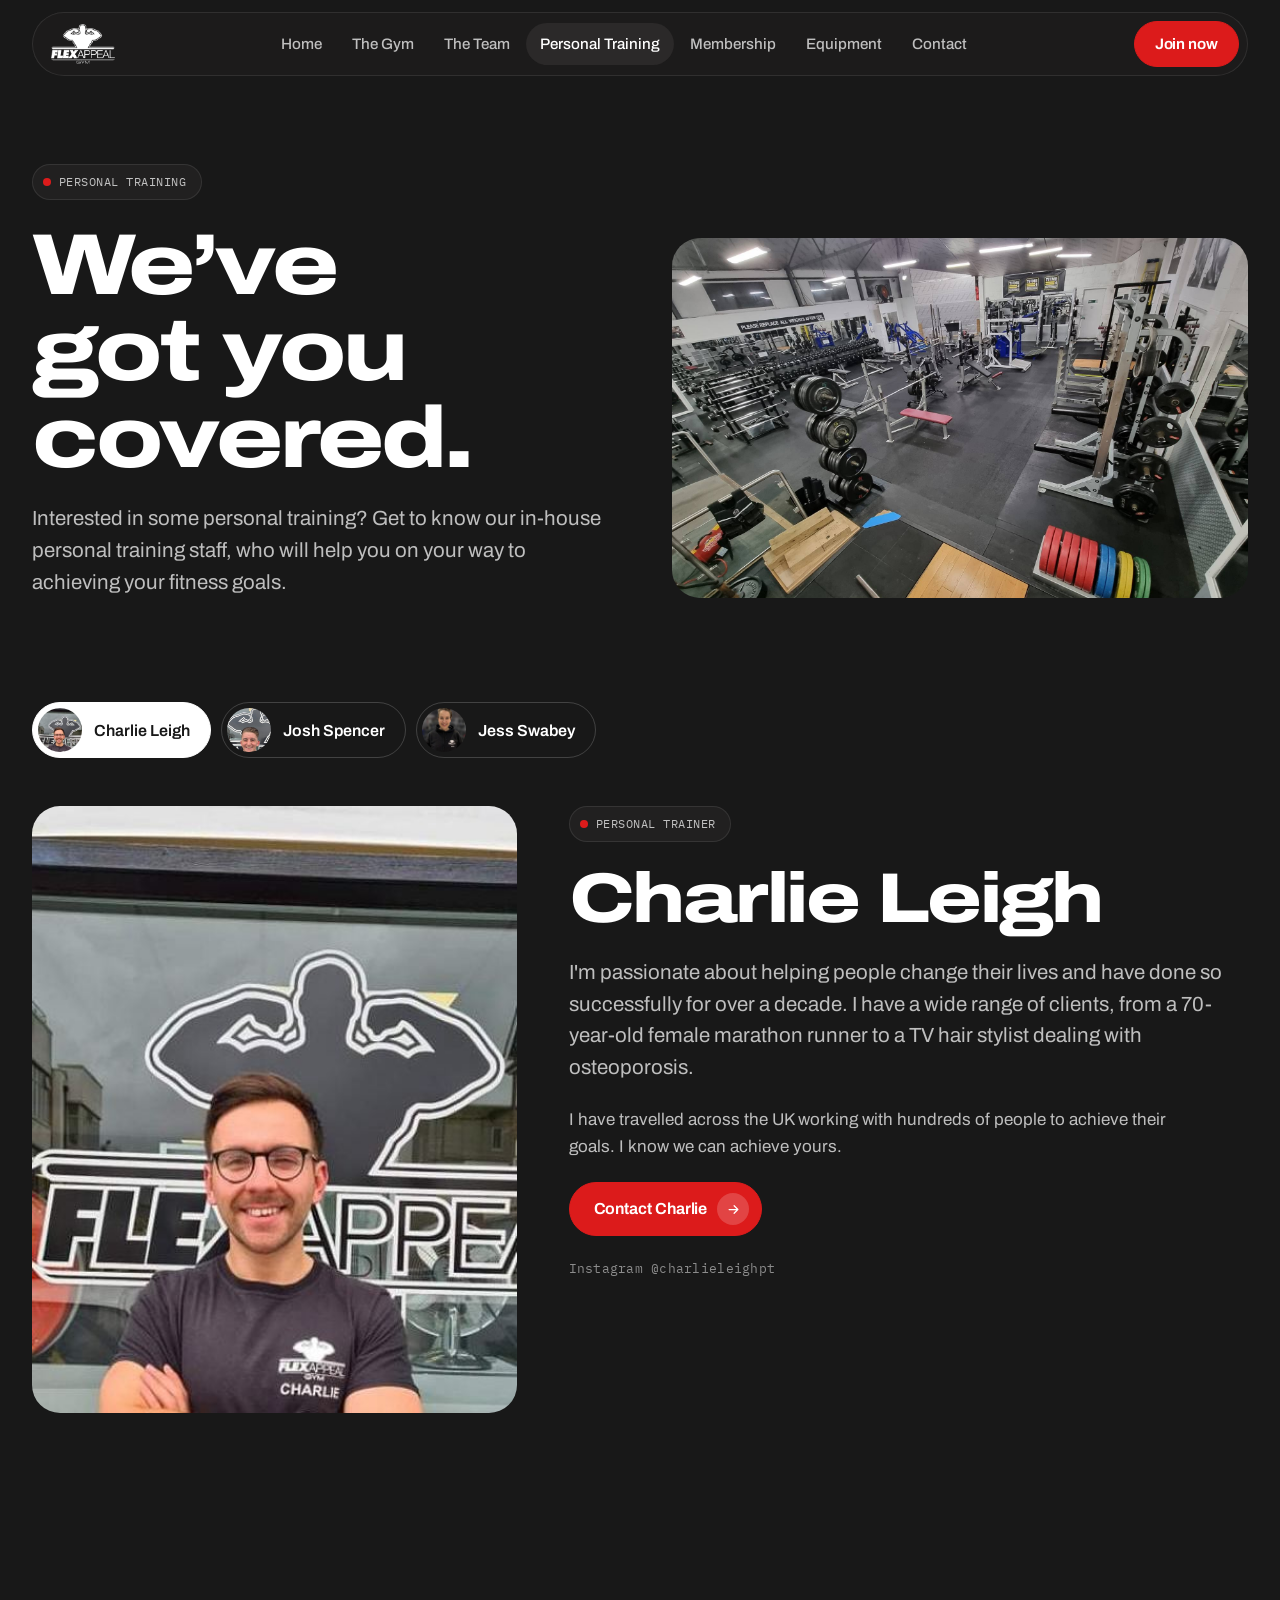
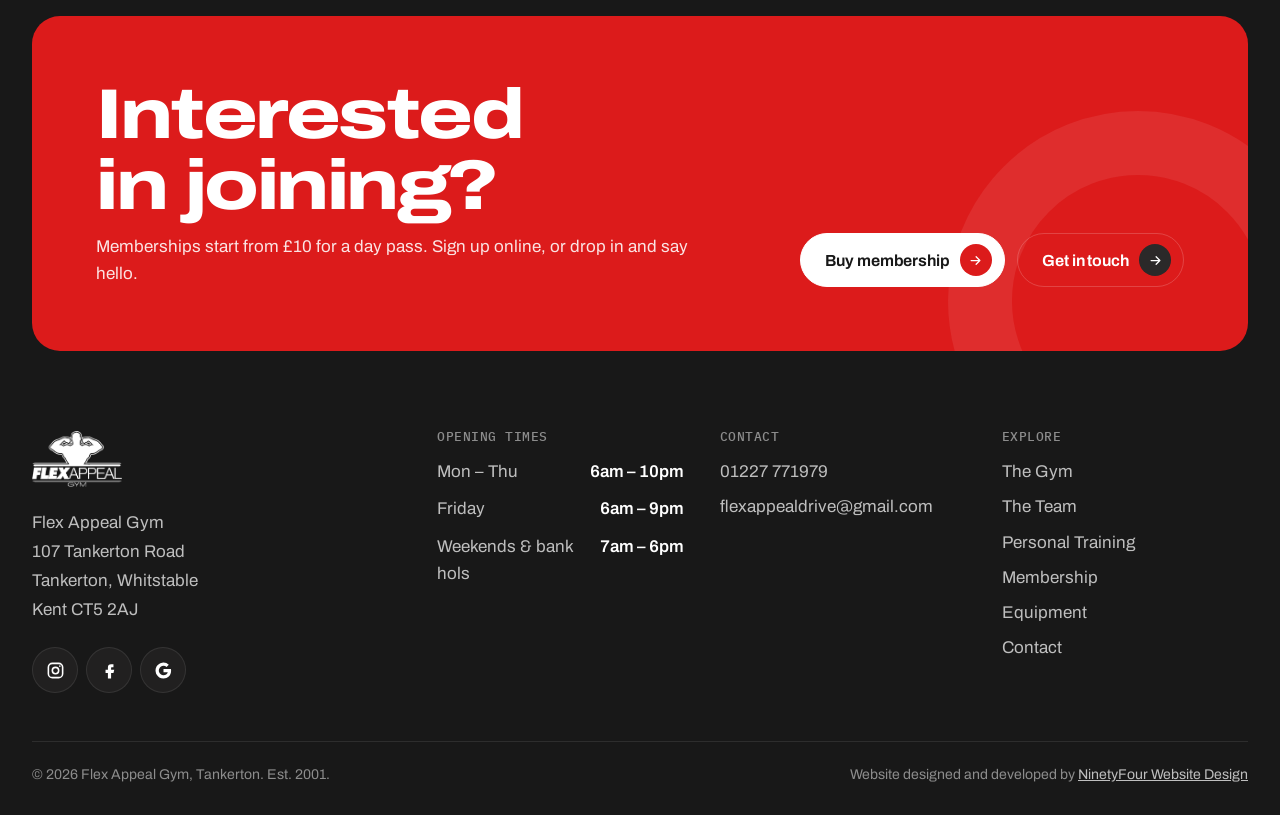
==== personal-training.html @ ce905edf "Add redesigned Flex Appeal website Seven static pages with shared styles and scripts, web-sized phot" ====
<!DOCTYPE html>
<html lang="en-GB">
<head>
<meta charset="utf-8">
<meta name="viewport" content="width=device-width, initial-scale=1, viewport-fit=cover">
<title>Personal Training | Flex Appeal Gym Tankerton</title>
<meta name="claude:viewport-fit-sides" content="cover">
<meta name="description" content="Personal training in Tankerton with Charlie Leigh, Josh Spencer and Jess Swabey.">
<meta name="theme-color" content="#181818">
<meta property="og:title" content="Personal Training | Flex Appeal Gym Tankerton">
<meta property="og:description" content="Personal training in Tankerton with Charlie Leigh, Josh Spencer and Jess Swabey.">
<meta property="og:image" content="img/hero.jpg">
<link rel="preconnect" href="https://fonts.googleapis.com">
<link rel="preconnect" href="https://fonts.gstatic.com" crossorigin>
<link rel="stylesheet" href="https://fonts.googleapis.com/css2?family=Archivo:wdth,wght@62..125,400..900&amp;family=IBM+Plex+Mono:wght@400;500&amp;display=swap">
<link rel="stylesheet" href="css/style.css">
</head>
<body>
<a class="skip" href="#main">Skip to content</a>
<header class="site-header">
  <div class="wrap">
    <div class="bar">
      <a class="logo" href="index.html" aria-label="Flex Appeal Gym home"><img src="img/flex-appeal-logo.png" alt="Flex Appeal Gym" width="63" height="40"></a>
      <nav class="nav" aria-label="Main"><ul><li><a href="index.html">Home</a></li><li><a href="thegym.html">The Gym</a></li><li><a href="theteam.html">The Team</a></li><li><a href="personal-training.html" aria-current="page">Personal Training</a></li><li><a href="membership.html">Membership</a></li><li><a href="equipment.html">Equipment</a></li><li><a href="contact.html">Contact</a></li></ul></nav>
      <div class="head-right">
        <a class="btn join-btn" href="https://www.snapdda.co.uk/clients/flexappealgym/flexappealgymsnapddasignup.aspx" target="_blank" rel="noopener">Join now</a>
        <button class="menu-btn" aria-expanded="false" aria-controls="mobile-nav" aria-label="Open menu"><span class="bars"><span></span><span></span></span></button>
      </div>
    </div>
  </div>
  <nav class="mobile-nav" id="mobile-nav" aria-label="Mobile">
    <ul><li><a class="mnav" href="index.html">Home</a></li><li><a class="mnav" href="thegym.html">The Gym</a></li><li><a class="mnav" href="theteam.html">The Team</a></li><li><a class="mnav" href="personal-training.html" aria-current="page">Personal Training</a></li><li><a class="mnav" href="membership.html">Membership</a></li><li><a class="mnav" href="equipment.html">Equipment</a></li><li><a class="mnav" href="contact.html">Contact</a></li></ul>
    <div class="mobile-extra">
      <span class="status" data-status><span class="dot"></span><span class="txt">Mon–Thu 6am–10pm</span></span>
      <a class="btn" href="https://www.snapdda.co.uk/clients/flexappealgym/flexappealgymsnapddasignup.aspx" target="_blank" rel="noopener">Buy membership <span class="arr"><svg viewBox="0 0 24 24" fill="none" stroke="currentColor" stroke-width="2" stroke-linecap="round" stroke-linejoin="round" aria-hidden="true"><path d="M5 12h14M13 6l6 6-6 6"/></svg></span></a>
      <div class="socials"><a href="https://www.instagram.com/flexappealgymtankerton/" target="_blank" rel="noopener" aria-label="Flex Appeal on Instagram"><svg viewBox="0 0 24 24" fill="none" stroke="currentColor" stroke-width="2" stroke-linecap="round" stroke-linejoin="round" aria-hidden="true"><rect x="3" y="3" width="18" height="18" rx="5"/><circle cx="12" cy="12" r="4"/><circle cx="17.5" cy="6.5" r="1" fill="currentColor" stroke="none"/></svg></a><a href="https://www.facebook.com/FlexAppealTankerton/" target="_blank" rel="noopener" aria-label="Flex Appeal on Facebook"><svg viewBox="0 0 24 24" fill="currentColor" aria-hidden="true"><path d="M14 8h3V4h-3a4 4 0 0 0-4 4v3H7v4h3v7h4v-7h3l1-4h-4V8.5a.5.5 0 0 1 .5-.5z"/></svg></a><a href="https://www.google.com/maps/search/?api=1&query=Flex+Appeal+Gym+107+Tankerton+Road+Whitstable+CT5+2AJ" target="_blank" rel="noopener" aria-label="Flex Appeal on Google Maps"><svg viewBox="0 0 24 24" fill="currentColor" aria-hidden="true"><path d="M21.6 12.2c0-.7-.1-1.4-.2-2H12v3.9h5.4a4.6 4.6 0 0 1-2 3v2.5h3.2c1.9-1.7 3-4.3 3-7.4z"/><path d="M12 22c2.7 0 5-.9 6.6-2.4l-3.2-2.5c-.9.6-2 1-3.4 1-2.6 0-4.8-1.8-5.6-4.1H3.1v2.6A10 10 0 0 0 12 22z"/><path d="M6.4 14c-.2-.6-.3-1.3-.3-2s.1-1.4.3-2V7.4H3.1a10 10 0 0 0 0 9.2L6.4 14z"/><path d="M12 6c1.5 0 2.8.5 3.8 1.5l2.9-2.9A10 10 0 0 0 3.1 7.4L6.4 10C7.2 7.8 9.4 6 12 6z"/></svg></a></div>
    </div>
  </nav>
</header>
<main id="main">
<section class="page-hero">
  <div class="wrap split">
    <div class="stack" data-reveal>
      <span class="pill">Personal training</span>
      <h1>We’ve got you covered.</h1>
      <p class="lede">Interested in some personal training? Get to know our in-house personal training staff, who will help you on your way to achieving your fitness goals.</p>
      
    </div>
    <div class="cover" data-reveal><img src="img/pt-bg.jpg" alt="" fetchpriority="high"></div>
  </div>
</section>
<section class="band" style="padding-top:clamp(24px,4vw,48px)">
  <div class="wrap stack" style="gap:clamp(28px,4vw,48px)">
    <div class="switch" role="tablist" aria-label="Choose a trainer" data-hash><button role="tab" id="pt-tab-charlie" aria-controls="pt-charlie" aria-selected="true" data-key="charlie"><img src="img/team/charlie.jpg" alt="">Charlie Leigh</button><button role="tab" id="pt-tab-josh" aria-controls="pt-josh" aria-selected="false" data-key="josh"><img src="img/team/josh.jpg" alt="">Josh Spencer</button><button role="tab" id="pt-tab-jess" aria-controls="pt-jess" aria-selected="false" data-key="jess"><img src="img/team/jess.jpg" alt="">Jess Swabey</button></div>
    <div class="tab-panel trainer-panel" role="tabpanel" id="pt-charlie" aria-labelledby="pt-tab-charlie">
      <div class="ph"><img src="img/team/charlie.jpg" alt="Charlie Leigh, personal trainer" width="640" height="800" loading="lazy"></div>
      <div class="stack">
        <span class="pill">Personal trainer</span>
        <h2>Charlie Leigh</h2>
        <p class="lede">I'm passionate about helping people change their lives and have done so successfully for over a decade. I have a wide range of clients, from a 70-year-old female marathon runner to a TV hair stylist dealing with osteoporosis.</p><p class="muted">I have travelled across the UK working with hundreds of people to achieve their goals. I know we can achieve yours.</p>
        <div class="btns"><a class="btn" href="https://www.instagram.com/charlieleighpt/" target="_blank" rel="noopener">Contact Charlie <span class="arr"><svg viewBox="0 0 24 24" fill="none" stroke="currentColor" stroke-width="2" stroke-linecap="round" stroke-linejoin="round" aria-hidden="true"><path d="M5 12h14M13 6l6 6-6 6"/></svg></span></a></div>
        <span class="mono" style="color:var(--text-3);text-transform:none">Instagram @charlieleighpt</span>
      </div>
    </div><div class="tab-panel trainer-panel" role="tabpanel" id="pt-josh" aria-labelledby="pt-tab-josh" hidden>
      <div class="ph"><img src="img/team/josh.jpg" alt="Josh Spencer, personal trainer" width="640" height="800" loading="lazy"></div>
      <div class="stack">
        <span class="pill">Personal trainer</span>
        <h2>Josh Spencer</h2>
        <p class="lede">I joined the Flex family in 2018 and have been loving personal training ever since. On top of that I have years of football coaching experience, which means I have worked with a wide variety of teams and individuals.</p><p class="muted">Bottom line: if you’re looking to be pushed like you’ve never been pushed before to achieve the goals you want, contact me and let’s make you the best version of yourself.</p>
        <div class="btns"><a class="btn" href="https://www.instagram.com/precision_fitness_official/" target="_blank" rel="noopener">Contact Josh <span class="arr"><svg viewBox="0 0 24 24" fill="none" stroke="currentColor" stroke-width="2" stroke-linecap="round" stroke-linejoin="round" aria-hidden="true"><path d="M5 12h14M13 6l6 6-6 6"/></svg></span></a></div>
        <span class="mono" style="color:var(--text-3);text-transform:none">Instagram @precision_fitness_official</span>
      </div>
    </div><div class="tab-panel trainer-panel" role="tabpanel" id="pt-jess" aria-labelledby="pt-tab-jess" hidden>
      <div class="ph"><img src="img/team/jess.jpg" alt="Jess Swabey, personal trainer" width="640" height="800" loading="lazy"></div>
      <div class="stack">
        <span class="pill">Personal trainer</span>
        <h2>Jess Swabey</h2>
        <p class="lede">Having trained in gyms for many years, I decided to pursue a career in personal training because I have an authentic passion for helping others. My goal is to be the personal trainer that I needed all those years ago.</p><p class="muted">So, what can you expect from me? I will provide a training programme tailored to you, support, encouragement and nutritional guidance, helping you become happier, healthier and more confident. Whether you are brand new to the gym or you have some experience but want to take your training to a new level, I can help!</p><p class="muted">My specialist areas include fat loss, muscle gain and nutrition. Remember: the investment with the best return is what you invest in yourself!</p>
        <div class="btns"><a class="btn" href="https://www.instagram.com/train_with_jess_/" target="_blank" rel="noopener">Contact Jess <span class="arr"><svg viewBox="0 0 24 24" fill="none" stroke="currentColor" stroke-width="2" stroke-linecap="round" stroke-linejoin="round" aria-hidden="true"><path d="M5 12h14M13 6l6 6-6 6"/></svg></span></a></div>
        <span class="mono" style="color:var(--text-3);text-transform:none">Instagram @train_with_jess_</span>
      </div>
    </div>
  </div>
</section>
</main>
<footer class="site-footer">
  <div class="wrap">
    <div class="cta-block" data-reveal>
      <div class="stack-sm">
        <h2>Interested in joining?</h2>
        <p>Memberships start from £10 for a day pass. Sign up online, or drop in and say hello.</p>
      </div>
      <div class="btns"><a class="btn btn--light" href="https://www.snapdda.co.uk/clients/flexappealgym/flexappealgymsnapddasignup.aspx" target="_blank" rel="noopener">Buy membership <span class="arr"><svg viewBox="0 0 24 24" fill="none" stroke="currentColor" stroke-width="2" stroke-linecap="round" stroke-linejoin="round" aria-hidden="true"><path d="M5 12h14M13 6l6 6-6 6"/></svg></span></a><a class="btn btn--ghost" href="contact.html">Get in touch <span class="arr"><svg viewBox="0 0 24 24" fill="none" stroke="currentColor" stroke-width="2" stroke-linecap="round" stroke-linejoin="round" aria-hidden="true"><path d="M5 12h14M13 6l6 6-6 6"/></svg></span></a></div>
    </div>
    <div class="foot-grid">
      <div class="stack">
        <a class="foot-logo" href="index.html"><img src="img/flex-appeal-logo.png" alt="Flex Appeal Gym" width="88" height="56" loading="lazy"></a>
        <address>Flex Appeal Gym<br>107 Tankerton Road<br>Tankerton, Whitstable<br>Kent CT5 2AJ</address>
        <div class="socials"><a href="https://www.instagram.com/flexappealgymtankerton/" target="_blank" rel="noopener" aria-label="Flex Appeal on Instagram"><svg viewBox="0 0 24 24" fill="none" stroke="currentColor" stroke-width="2" stroke-linecap="round" stroke-linejoin="round" aria-hidden="true"><rect x="3" y="3" width="18" height="18" rx="5"/><circle cx="12" cy="12" r="4"/><circle cx="17.5" cy="6.5" r="1" fill="currentColor" stroke="none"/></svg></a><a href="https://www.facebook.com/FlexAppealTankerton/" target="_blank" rel="noopener" aria-label="Flex Appeal on Facebook"><svg viewBox="0 0 24 24" fill="currentColor" aria-hidden="true"><path d="M14 8h3V4h-3a4 4 0 0 0-4 4v3H7v4h3v7h4v-7h3l1-4h-4V8.5a.5.5 0 0 1 .5-.5z"/></svg></a><a href="https://www.google.com/maps/search/?api=1&query=Flex+Appeal+Gym+107+Tankerton+Road+Whitstable+CT5+2AJ" target="_blank" rel="noopener" aria-label="Flex Appeal on Google Maps"><svg viewBox="0 0 24 24" fill="currentColor" aria-hidden="true"><path d="M21.6 12.2c0-.7-.1-1.4-.2-2H12v3.9h5.4a4.6 4.6 0 0 1-2 3v2.5h3.2c1.9-1.7 3-4.3 3-7.4z"/><path d="M12 22c2.7 0 5-.9 6.6-2.4l-3.2-2.5c-.9.6-2 1-3.4 1-2.6 0-4.8-1.8-5.6-4.1H3.1v2.6A10 10 0 0 0 12 22z"/><path d="M6.4 14c-.2-.6-.3-1.3-.3-2s.1-1.4.3-2V7.4H3.1a10 10 0 0 0 0 9.2L6.4 14z"/><path d="M12 6c1.5 0 2.8.5 3.8 1.5l2.9-2.9A10 10 0 0 0 3.1 7.4L6.4 10C7.2 7.8 9.4 6 12 6z"/></svg></a></div>
      </div>
      <div>
        <h2>Opening times</h2>
        <dl class="foot-hours">
          <div><dt>Mon – Thu</dt><dd>6am – 10pm</dd></div>
          <div><dt>Friday</dt><dd>6am – 9pm</dd></div>
          <div><dt>Weekends &amp; bank hols</dt><dd>7am – 6pm</dd></div>
        </dl>
      </div>
      <div>
        <h2>Contact</h2>
        <ul class="foot-list">
          <li><a href="tel:+441227771979">01227 771979</a></li>
          <li><a href="mailto:flexappealdrive@gmail.com">flexappealdrive@gmail.com</a></li>
        </ul>
      </div>
      <div>
        <h2>Explore</h2>
        <ul class="foot-list"><li><a href="thegym.html">The Gym</a></li><li><a href="theteam.html">The Team</a></li><li><a href="personal-training.html">Personal Training</a></li><li><a href="membership.html">Membership</a></li><li><a href="equipment.html">Equipment</a></li><li><a href="contact.html">Contact</a></li></ul>
      </div>
    </div>
    <div class="foot-base">
      <span>&copy; <span data-year>2026</span> Flex Appeal Gym, Tankerton. Est. 2001.</span>
      <span>Website designed and developed by <a href="https://ninety-four.co.uk/" target="_blank" rel="noopener">NinetyFour Website Design</a></span>
    </div>
  </div>
</footer>
<script src="https://apps.elfsight.com/p/platform.js" defer></script>
<div class="elfsight-app-003a6d68-ae3d-478d-b757-c57e55e2d3a5"></div>
<script src="js/main.js"></script>
</body>
</html>
---- css/style.css ----
/* Flex Appeal Gym, Tankerton
   Layout: dark, rounded "app-like" surfaces on near-black, with sliders, tabs and
   bento tiles instead of long stacked blocks. Red is used for actions and live state only.
   Mobile first. */
:root {
  --red: #DC1B1B;
  --red-hover: #f02a2a;
  --red-soft: rgba(220, 27, 27, .14);
  --ink: #181818;
  --ink-deep: #111010;
  --surface: #212020;
  --surface-2: #2b2929;
  --white: #ffffff;
  --paper: #f5f3f3;
  --text-2: rgba(255, 255, 255, .72);
  --text-3: rgba(255, 255, 255, .5);
  --line: rgba(255, 255, 255, .09);
  --line-strong: rgba(255, 255, 255, .18);
  --ok: #34c759;

  --display: "Archivo", "Arial Black", "Helvetica Neue", Arial, sans-serif;
  --body: "Archivo", "Helvetica Neue", Arial, sans-serif;
  --mono: "IBM Plex Mono", ui-monospace, "SFMono-Regular", Menlo, monospace;

  --wrap: 1240px;
  --r-lg: 28px;
  --r-md: 20px;
  --r-sm: 12px;
  --band: clamp(64px, 9vw, 120px);
  --ease: cubic-bezier(.2, .8, .2, 1);
  color-scheme: dark;
}

*, *::before, *::after { box-sizing: border-box; }
html { -webkit-text-size-adjust: 100%; scroll-padding-top: 96px; }
body {
  margin: 0; background: var(--ink); color: var(--white);
  font-family: var(--body); font-size: 1.0625rem; line-height: 1.6;
  font-variation-settings: "wdth" 100;
  -webkit-font-smoothing: antialiased;
}
body::before {
  content: ""; position: fixed; inset: 0 0 auto; z-index: 60;
  height: env(safe-area-inset-top, 0px); background: var(--ink);
}
img { max-width: 100%; display: block; }
a { color: inherit; }
button { font: inherit; color: inherit; }
:focus-visible { outline: 2px solid var(--red); outline-offset: 3px; border-radius: 6px; }
.sr-only { position: absolute; width: 1px; height: 1px; overflow: hidden; clip: rect(0 0 0 0); white-space: nowrap; }
.skip { position: absolute; left: 16px; top: -60px; z-index: 100; background: var(--red); color: var(--white); padding: 10px 16px; border-radius: 999px; text-decoration: none; font-weight: 600; }
.skip:focus { top: 12px; }

/* ---------- Type ---------- */
h1, h2, h3 {
  font-family: var(--display); font-weight: 800; margin: 0;
  font-stretch: 125%; font-variation-settings: "wdth" 125;
  letter-spacing: -.035em; line-height: 1; text-wrap: balance;
}
h1 { font-size: clamp(2.6rem, 8.4vw, 6.2rem); }
h2 { font-size: clamp(2rem, 5.2vw, 3.6rem); }
h3 { font-size: clamp(1.3rem, 2.6vw, 1.7rem); letter-spacing: -.02em; line-height: 1.1; }
p { margin: 0; max-width: 62ch; }
.lede { font-size: clamp(1.1rem, 1.8vw, 1.28rem); color: var(--text-2); line-height: 1.55; }
.muted { color: var(--text-2); }
.mono { font-family: var(--mono); font-size: .82rem; letter-spacing: .02em; text-transform: uppercase; }
.pill {
  display: inline-flex; align-items: center; gap: 8px; width: fit-content;
  padding: 7px 14px 7px 10px; border-radius: 999px; background: var(--surface); border: 1px solid var(--line);
  font-family: var(--mono); font-size: .78rem; letter-spacing: .04em; text-transform: uppercase; color: var(--text-2);
}
.pill::before { content: ""; width: 8px; height: 8px; border-radius: 50%; background: var(--red); }
.stack { display: grid; gap: 22px; align-content: start; }
.stack-sm { display: grid; gap: 12px; align-content: start; }
.stack > *, .stack-sm > * { min-width: 0; }

/* ---------- Layout ---------- */
.wrap {
  width: 100%; max-width: calc(var(--wrap) + 64px); margin-inline: auto;
  padding-left: max(16px, env(safe-area-inset-left, 0px)); padding-right: max(16px, env(safe-area-inset-right, 0px));
}
@media (min-width: 900px) { .wrap { padding-left: max(32px, env(safe-area-inset-left, 0px)); padding-right: max(32px, env(safe-area-inset-right, 0px)); } }
.band { padding-block: var(--band); }
.band--tight { padding-block: clamp(40px, 6vw, 72px); }
.band--deep { background: var(--ink-deep); }
.band--paper { background: var(--paper); color: var(--ink); color-scheme: light; }
.band--paper .lede, .band--paper .muted { color: rgba(24,24,24,.7); }
.band--paper .pill { background: var(--white); border-color: rgba(24,24,24,.1); color: rgba(24,24,24,.7); }
.section-head { display: flex; flex-wrap: wrap; align-items: flex-end; justify-content: space-between; gap: 20px 32px; margin-bottom: clamp(28px, 4vw, 48px); }
.section-head > .stack-sm { max-width: 720px; }
.split { display: grid; gap: clamp(32px, 5vw, 72px); align-items: center; }
.split > * { min-width: 0; }
@media (min-width: 960px) { .split { grid-template-columns: 1fr 1fr; } .split--hero { grid-template-columns: 1.05fr .95fr; } }

/* ---------- Buttons ---------- */
.btns { display: flex; flex-wrap: wrap; gap: 12px; }
.btn {
  display: inline-flex; align-items: center; justify-content: center; gap: 10px;
  min-height: 52px; padding: 10px 12px 10px 24px; border-radius: 999px;
  font-weight: 650; font-size: 1rem; text-decoration: none; letter-spacing: -.005em;
  background: var(--red); color: var(--white); border: 1px solid var(--red); cursor: pointer;
  transition: background .25s var(--ease), transform .25s var(--ease), border-color .25s, color .25s;
}
.btn:hover { background: var(--red-hover); border-color: var(--red-hover); transform: translateY(-2px); }
.btn .arr { width: 32px; height: 32px; border-radius: 50%; background: rgba(255,255,255,.18); display: grid; place-items: center; transition: transform .3s var(--ease); }
.btn .arr svg { width: 15px; height: 15px; }
.btn:hover .arr { transform: rotate(-45deg); }
.btn--ghost { background: transparent; border-color: var(--line-strong); }
.btn--ghost .arr { background: var(--surface-2); }
.btn--ghost:hover { background: var(--white); color: var(--ink); border-color: var(--white); }
.btn--ghost:hover .arr { background: var(--paper); }
.btn--light { background: var(--white); color: var(--ink); border-color: var(--white); }
.btn--light .arr { background: var(--red); color: var(--white); }
.btn--light:hover { background: var(--paper); border-color: var(--paper); }
.band--paper .btn--ghost { border-color: rgba(24,24,24,.2); }
.band--paper .btn--ghost .arr { background: var(--ink); color: var(--white); }
.band--paper .btn--ghost:hover { background: var(--ink); color: var(--white); }

/* ---------- Header ---------- */
.site-header { position: sticky; top: env(safe-area-inset-top, 0px); z-index: 50; padding-top: 12px; }
.site-header .bar {
  display: flex; align-items: center; justify-content: space-between; gap: 16px;
  min-height: 64px; padding: 8px 8px 8px 18px; border-radius: 999px;
  background: rgba(30, 29, 29, .78); border: 1px solid var(--line);
  -webkit-backdrop-filter: blur(16px) saturate(140%); backdrop-filter: blur(16px) saturate(140%);
  transition: background .3s, box-shadow .3s;
}
.scrolled .site-header .bar { background: rgba(24, 24, 24, .92); box-shadow: 0 12px 40px rgba(0,0,0,.35); }
.logo img { height: 40px; width: auto; }
.nav { display: none; }
.nav ul { list-style: none; margin: 0; padding: 0; display: flex; gap: 2px; }
.nav a { display: block; padding: 9px 14px; border-radius: 999px; text-decoration: none; font-size: .95rem; font-weight: 500; color: var(--text-2); transition: background .2s, color .2s; }
.nav a:hover { color: var(--white); background: var(--surface-2); }
.nav a[aria-current="page"] { color: var(--white); background: var(--surface-2); }
.head-right { display: flex; align-items: center; gap: 8px; }
.head-right .btn { min-height: 46px; padding: 8px 20px; font-size: .95rem; }
.head-right .btn .arr { display: none; }
.join-btn { display: none !important; }
.menu-btn { position: relative; z-index: 2; width: 46px; height: 46px; border-radius: 50%; border: 0; background: var(--white); color: var(--ink); display: grid; place-items: center; cursor: pointer; }
.menu-btn .bars { width: 18px; height: 12px; position: relative; }
.menu-btn .bars span { position: absolute; left: 0; right: 0; height: 2px; border-radius: 2px; background: currentColor; transition: transform .3s var(--ease), top .3s var(--ease); }
.menu-btn .bars span:nth-child(1) { top: 2px; }
.menu-btn .bars span:nth-child(2) { top: 8px; }
.menu-open .menu-btn .bars span:nth-child(1) { top: 5px; transform: rotate(45deg); }
.menu-open .menu-btn .bars span:nth-child(2) { top: 5px; transform: rotate(-45deg); }
@media (min-width: 560px) { .join-btn { display: inline-flex !important; } }
@media (min-width: 1100px) { .nav { display: block; } .menu-btn { display: none; } }

.mobile-nav {
  position: fixed; inset: 0; z-index: 45; background: var(--ink-deep);
  padding: calc(env(safe-area-inset-top, 0px) + 100px) max(20px, env(safe-area-inset-right, 0px)) calc(env(safe-area-inset-bottom, 0px) + 28px) max(20px, env(safe-area-inset-left, 0px));
  display: flex; flex-direction: column; justify-content: space-between; gap: 32px; overflow-y: auto;
  visibility: hidden; opacity: 0; transition: opacity .3s var(--ease), visibility .3s;
}
.menu-open .mobile-nav { visibility: visible; opacity: 1; }
html.menu-open { overflow: hidden; }
.mobile-nav ul { list-style: none; margin: 0; padding: 0; display: grid; gap: 4px; }
.mobile-nav li { transform: translateY(16px); opacity: 0; transition: transform .45s var(--ease), opacity .45s var(--ease); }
.menu-open .mobile-nav li { transform: none; opacity: 1; }
.menu-open .mobile-nav li:nth-child(2) { transition-delay: .04s; } .menu-open .mobile-nav li:nth-child(3) { transition-delay: .08s; }
.menu-open .mobile-nav li:nth-child(4) { transition-delay: .12s; } .menu-open .mobile-nav li:nth-child(5) { transition-delay: .16s; }
.menu-open .mobile-nav li:nth-child(6) { transition-delay: .2s; } .menu-open .mobile-nav li:nth-child(7) { transition-delay: .24s; }
.mobile-nav a.mnav {
  display: flex; align-items: baseline; gap: 14px; text-decoration: none; padding: 6px 0;
  font-family: var(--display); font-weight: 800; font-variation-settings: "wdth" 125; letter-spacing: -.03em;
  font-size: clamp(2rem, 9vw, 3rem); line-height: 1.05; color: var(--text-2);
}
.mobile-nav a.mnav small { font-family: var(--mono); font-size: .75rem; color: var(--text-3); letter-spacing: 0; font-weight: 400; }
.mobile-nav a[aria-current="page"], .mobile-nav a.mnav:hover { color: var(--white); }
.mobile-nav .mobile-extra { display: grid; gap: 18px; }
@media (min-width: 1100px) { .mobile-nav { display: none; } }

/* Live status */
.status { display: inline-flex; align-items: center; gap: 10px; font-weight: 600; font-size: .95rem; }
.status .dot { position: relative; width: 10px; height: 10px; border-radius: 50%; background: var(--text-3); flex: none; }
.status.is-open .dot { background: var(--ok); }
.status.is-open .dot::after { content: ""; position: absolute; inset: -5px; border-radius: 50%; border: 2px solid var(--ok); animation: ping 1.8s var(--ease) infinite; }
.status.is-closed .dot { background: var(--red); }
@keyframes ping { 0% { transform: scale(.5); opacity: .9; } 100% { transform: scale(1.6); opacity: 0; } }

/* ---------- Hero ---------- */
.hero { padding-block: clamp(36px, 6vw, 72px) var(--band); }
.hero h1 .hl { color: var(--red); }
.hero-stats { display: grid; grid-template-columns: repeat(3, minmax(0, 1fr)); gap: 12px; margin-top: 12px; }
.hero-stats div { border-top: 1px solid var(--line-strong); padding-top: 14px; display: grid; gap: 2px; }
.hero-stats b { font-family: var(--display); font-variation-settings: "wdth" 125; font-weight: 800; font-size: clamp(1.5rem, 3.4vw, 2.2rem); letter-spacing: -.03em; line-height: 1.1; font-variant-numeric: tabular-nums; }
.hero-stats div > span { font-size: .85rem; color: var(--text-3); line-height: 1.35; }

.showcase { position: relative; border-radius: var(--r-lg); overflow: hidden; aspect-ratio: 4 / 5; max-width: 100%; background: var(--surface); isolation: isolate; }
@media (min-width: 960px) { .showcase { aspect-ratio: 5 / 6; } }
.showcase img { position: absolute; inset: 0; width: 100%; height: 100%; object-fit: cover; opacity: 0; transform: scale(1.06); transition: opacity 1.1s var(--ease), transform 6s linear; }
.showcase img.on { opacity: 1; transform: scale(1); }
.showcase::after { content: ""; position: absolute; inset: 0; background: linear-gradient(180deg, rgba(0,0,0,0) 50%, rgba(0,0,0,.65)); z-index: 1; pointer-events: none; }
.float-chip {
  position: absolute; z-index: 2; display: flex; align-items: center; gap: 12px;
  padding: 12px 16px; border-radius: 18px; background: rgba(24,24,24,.72); border: 1px solid var(--line-strong);
  -webkit-backdrop-filter: blur(14px); backdrop-filter: blur(14px); font-size: .92rem;
}
.float-chip--top { top: 16px; left: 16px; }
.float-chip--bottom { left: 16px; right: 16px; bottom: 16px; justify-content: space-between; flex-wrap: wrap; }
.show-dots { display: flex; gap: 6px; }
.show-dots button { width: 26px; height: 4px; border-radius: 4px; border: 0; padding: 0; background: rgba(255,255,255,.3); cursor: pointer; overflow: hidden; position: relative; }
.show-dots button::before { content: ""; position: absolute; inset: -12px -2px; }
.show-dots button.on::after { content: ""; position: absolute; inset: 0; background: var(--white); transform-origin: left; animation: fill 5s linear forwards; }
@keyframes fill { from { transform: scaleX(0); } to { transform: scaleX(1); } }
.faces { display: flex; align-items: center; }
.faces img { width: 36px; height: 36px; border-radius: 50%; object-fit: cover; border: 2px solid var(--ink); margin-left: -10px; }
.faces img:first-child { margin-left: 0; }

/* Page hero (inner pages) */
.page-hero { padding-block: clamp(40px, 7vw, 88px) clamp(32px, 5vw, 56px); }
.page-hero .split { align-items: end; }
.page-hero h1 { font-size: clamp(2.6rem, 7.4vw, 5.4rem); }
.page-hero .cover { border-radius: var(--r-lg); overflow: hidden; aspect-ratio: 16 / 10; max-width: 100%; }
.page-hero .cover img { width: 100%; height: 100%; object-fit: cover; }

/* ---------- Marquee ---------- */
.marquee { background: var(--red); overflow: hidden; padding-block: 18px; }
.marquee-track { display: flex; width: max-content; animation: marquee 32s linear infinite; }
.marquee:hover .marquee-track { animation-play-state: paused; }
.marquee-track span {
  display: inline-flex; align-items: center; gap: 28px; padding-right: 28px; white-space: nowrap;
  font-family: var(--display); font-weight: 800; font-variation-settings: "wdth" 125; letter-spacing: -.02em;
  font-size: clamp(1.25rem, 2.6vw, 1.8rem);
}
.marquee-track span::after { content: ""; width: 10px; height: 10px; border-radius: 50%; background: var(--ink); }
@keyframes marquee { to { transform: translateX(-50%); } }

/* ---------- Bento ---------- */
.bento { display: grid; gap: 12px; grid-template-columns: repeat(2, minmax(0, 1fr)); }
.tile { position: relative; border-radius: var(--r-md); background: var(--surface); border: 1px solid var(--line); padding: 22px; overflow: hidden; display: flex; flex-direction: column; justify-content: space-between; gap: 18px; min-height: 180px; isolation: isolate; text-decoration: none; min-width: 0; }
.tile--photo { border: 0; }
.tile--photo > img { position: absolute; inset: 0; width: 100%; height: 100%; object-fit: cover; z-index: -2; transition: transform .8s var(--ease); }
.tile--photo::after { content: ""; position: absolute; inset: 0; z-index: -1; background: linear-gradient(180deg, rgba(0,0,0,.05) 30%, rgba(0,0,0,.78)); }
a.tile:hover > img { transform: scale(1.05); }
.tile--red { background: var(--red); border-color: var(--red); }
.tile--white { background: var(--white); color: var(--ink); border-color: var(--white); }
.tile .num { font-family: var(--display); font-weight: 800; font-variation-settings: "wdth" 125; letter-spacing: -.04em; font-size: clamp(2.2rem, 6vw, 4.2rem); line-height: .95; font-variant-numeric: tabular-nums; }
.tile .num small { font-size: .45em; letter-spacing: -.02em; margin-left: 2px; }
.tile .cap { font-size: .95rem; line-height: 1.4; color: var(--text-2); }
.tile--red .cap, .tile--photo .cap { color: rgba(255,255,255,.88); }
.tile--white .cap { color: rgba(24,24,24,.65); }
.tile h3 { font-size: clamp(1.1rem, 2.4vw, 1.6rem); }
.tile-wide { grid-column: span 2; }
.tile .brand-row { display: flex; flex-wrap: wrap; gap: 14px 22px; align-items: center; }
.tile .brand-row img { height: 20px; width: auto; filter: brightness(0); opacity: .75; }
.tile .corner { position: absolute; top: 16px; right: 16px; width: 40px; height: 40px; border-radius: 50%; background: rgba(255,255,255,.16); display: grid; place-items: center; -webkit-backdrop-filter: blur(8px); backdrop-filter: blur(8px); transition: transform .35s var(--ease), background .2s; }
.tile .corner svg { width: 16px; height: 16px; }
a.tile:hover .corner { transform: rotate(-45deg); background: var(--white); color: var(--ink); }
@media (min-width: 900px) {
  .bento { grid-template-columns: repeat(4, minmax(0, 1fr)); grid-auto-rows: minmax(210px, auto); gap: 16px; }
  .bento .b-a { grid-column: span 2; grid-row: span 2; }
  .bento .b-wide { grid-column: span 2; }
}

/* ---------- Sliders ---------- */
.slider { position: relative; }
.slider-track {
  display: flex; gap: 14px; overflow-x: auto; scroll-snap-type: x mandatory; scroll-behavior: smooth;
  overscroll-behavior-x: contain; scrollbar-width: none; padding-bottom: 4px;
  margin-left: calc(-1 * max(16px, env(safe-area-inset-left, 0px))); margin-right: calc(-1 * max(16px, env(safe-area-inset-right, 0px)));
  padding-left: max(16px, env(safe-area-inset-left, 0px)); padding-right: max(16px, env(safe-area-inset-right, 0px));
  scroll-padding-inline: max(16px, env(safe-area-inset-left, 0px));
}
@media (min-width: 900px) { .slider-track { gap: 18px; margin-left: 0; margin-right: 0; padding-left: 0; padding-right: 0; scroll-padding-inline: 0; } }
.slider-track::-webkit-scrollbar { display: none; }
.slider-track > * { scroll-snap-align: start; flex: none; }
.slider-track.dragging { scroll-snap-type: none; scroll-behavior: auto; cursor: grabbing; }
.slider-track.dragging * { pointer-events: none; }
.slider-ctrls { display: flex; align-items: center; gap: 10px; }
.slider-btn { width: 52px; height: 52px; border-radius: 50%; border: 1px solid var(--line-strong); background: transparent; color: var(--white); display: grid; place-items: center; cursor: pointer; transition: background .2s, color .2s, opacity .2s, border-color .2s; }
.slider-btn svg { width: 20px; height: 20px; }
.slider-btn:hover:not(:disabled) { background: var(--white); color: var(--ink); border-color: var(--white); }
.slider-btn:disabled { opacity: .3; cursor: default; }
.slider-progress { height: 3px; border-radius: 3px; background: var(--line); margin-top: 22px; overflow: hidden; }
.slider-progress span { display: block; height: 100%; width: 20%; background: var(--red); border-radius: 3px; transition: transform .15s linear; transform-origin: left; }
.slider-count { font-family: var(--mono); font-size: .82rem; color: var(--text-3); min-width: 64px; text-align: right; font-variant-numeric: tabular-nums; }

/* Team card */
.member { width: min(74vw, 290px); text-decoration: none; display: grid; gap: 14px; }
.member .ph { position: relative; border-radius: var(--r-md); overflow: hidden; aspect-ratio: 4 / 5; background: var(--surface); }
.member .ph img { width: 100%; height: 100%; object-fit: cover; transition: transform .7s var(--ease), filter .5s; filter: grayscale(.3); }
.member:hover .ph img { transform: scale(1.05); filter: none; }
.member .badge { position: absolute; left: 12px; top: 12px; padding: 6px 12px; border-radius: 999px; background: var(--red); font-size: .78rem; font-weight: 650; }
.member .badge--quiet { background: rgba(24,24,24,.7); -webkit-backdrop-filter: blur(10px); backdrop-filter: blur(10px); }
.member .go { position: absolute; right: 12px; bottom: 12px; width: 44px; height: 44px; border-radius: 50%; background: var(--white); color: var(--ink); display: grid; place-items: center; transform: scale(.8); opacity: 0; transition: transform .35s var(--ease), opacity .35s; }
.member .go svg { width: 18px; height: 18px; }
.member:hover .go, .member:focus-visible .go { transform: scale(1) rotate(-45deg); opacity: 1; }
@media (hover: none) { .member .go { opacity: 1; transform: scale(.9); } }
.member .meta { display: flex; justify-content: space-between; align-items: baseline; gap: 12px; }
.member h3 { font-size: 1.45rem; }
.member .meta span { font-size: .9rem; color: var(--text-3); }
@media (min-width: 900px) { .member--lg { width: 340px; } }

/* Tabs */
.tabs { display: flex; gap: 4px; padding: 5px; border-radius: 999px; background: var(--surface); border: 1px solid var(--line); width: fit-content; max-width: 100%; overflow-x: auto; scrollbar-width: none; }
.tabs::-webkit-scrollbar { display: none; }
.tab { flex: none; border: 0; background: transparent; padding: 10px 18px; border-radius: 999px; cursor: pointer; font-weight: 600; font-size: .95rem; color: var(--text-2); display: inline-flex; gap: 8px; align-items: center; transition: background .25s var(--ease), color .25s; }
.tab small { font-family: var(--mono); font-size: .72rem; color: var(--text-3); }
.tab:hover { color: var(--white); }
.tab[aria-selected="true"] { background: var(--white); color: var(--ink); }
.tab[aria-selected="true"] small { color: var(--red); }

/* Equipment slides */
.shot { height: clamp(300px, 52vw, 520px); border-radius: var(--r-md); overflow: hidden; background: var(--surface); position: relative; cursor: zoom-in; display: block; }
.shot img { height: 100%; width: 100%; object-fit: cover; transition: transform .7s var(--ease); }
.shot:hover img { transform: scale(1.04); }
.shot--sm { height: clamp(260px, 40vw, 400px); }
.tab-panel[hidden] { display: none !important; }
.tab-panel { animation: fadeUp .5s var(--ease); }
@keyframes fadeUp { from { opacity: 0; transform: translateY(14px); } to { opacity: 1; transform: none; } }
.equip-bar { display: flex; flex-wrap: wrap; align-items: center; justify-content: space-between; gap: 16px; margin-bottom: 24px; }
.equip-desc { color: var(--text-2); margin-bottom: 20px; }

/* Lightbox */
.lightbox { position: fixed; inset: 0; z-index: 200; background: rgba(10,10,10,.95); display: grid; place-items: center; padding: max(64px, env(safe-area-inset-top, 0px)) max(16px, env(safe-area-inset-right, 0px)) max(64px, env(safe-area-inset-bottom, 0px)) max(16px, env(safe-area-inset-left, 0px)); -webkit-backdrop-filter: blur(8px); backdrop-filter: blur(8px); }
.lightbox img { max-height: 100%; max-width: 100%; object-fit: contain; border-radius: var(--r-sm); }
.lightbox button { position: absolute; background: var(--surface-2); color: var(--white); border: 0; width: 52px; height: 52px; border-radius: 50%; cursor: pointer; display: grid; place-items: center; }
.lightbox button:hover { background: var(--red); }
.lightbox button svg { width: 22px; height: 22px; }
.lb-close { top: calc(env(safe-area-inset-top, 0px) + 10px); right: max(12px, env(safe-area-inset-right, 0px)); }
.lb-prev { left: max(12px, env(safe-area-inset-left, 0px)); top: 50%; transform: translateY(-50%); }
.lb-next { right: max(12px, env(safe-area-inset-right, 0px)); top: 50%; transform: translateY(-50%); }
.lb-count { position: absolute; bottom: calc(env(safe-area-inset-bottom, 0px) + 20px); left: 0; right: 0; text-align: center; font-family: var(--mono); font-size: .85rem; color: var(--text-3); }

/* ---------- Feature card (PT teaser) ---------- */
.feature { position: relative; border-radius: var(--r-lg); overflow: hidden; isolation: isolate; padding: clamp(24px, 5vw, 64px); min-height: 460px; display: grid; align-content: end; gap: 20px; }
.feature > img { position: absolute; inset: 0; width: 100%; height: 100%; object-fit: cover; z-index: -2; }
.feature::after { content: ""; position: absolute; inset: 0; z-index: -1; background: linear-gradient(100deg, rgba(17,16,16,.94) 0%, rgba(17,16,16,.72) 50%, rgba(17,16,16,.2) 100%); }
.trainers { display: flex; flex-wrap: wrap; gap: 10px; }
.trainer-chip { display: inline-flex; align-items: center; gap: 10px; padding: 5px 16px 5px 5px; border-radius: 999px; background: rgba(255,255,255,.1); border: 1px solid var(--line-strong); text-decoration: none; font-weight: 600; font-size: .95rem; -webkit-backdrop-filter: blur(10px); backdrop-filter: blur(10px); transition: background .2s; }
.trainer-chip:hover { background: rgba(255,255,255,.22); }
.trainer-chip img { width: 38px; height: 38px; border-radius: 50%; object-fit: cover; }

/* ---------- Pricing ---------- */
.plans { display: grid; gap: 12px; }
@media (min-width: 700px) { .plans { grid-template-columns: repeat(auto-fit, minmax(200px, 1fr)); gap: 16px; } }
.price { border-radius: var(--r-md); background: var(--surface); border: 1px solid var(--line); padding: 24px; display: grid; gap: 22px; align-content: space-between; min-height: 190px; position: relative; transition: transform .3s var(--ease), border-color .3s; }
.price:hover { transform: translateY(-4px); border-color: var(--line-strong); }
.price--hot { background: var(--red); border-color: var(--red); }
.price .lbl { font-weight: 600; font-size: 1.05rem; padding-right: 90px; }
.price .lbl small { display: block; font-weight: 400; font-size: .88rem; color: var(--text-3); margin-top: 2px; }
.price--hot .lbl small { color: rgba(255,255,255,.85); }
.price .amt { font-family: var(--display); font-weight: 800; font-variation-settings: "wdth" 125; letter-spacing: -.04em; font-size: clamp(2.8rem, 7vw, 4rem); line-height: .9; font-variant-numeric: tabular-nums; display: flex; align-items: baseline; gap: 6px; }
.price .amt small { font-family: var(--body); font-variation-settings: "wdth" 100; font-weight: 500; font-size: .95rem; letter-spacing: 0; color: var(--text-2); }
.price--hot .amt small { color: rgba(255,255,255,.85); }
.price .flag { position: absolute; top: 20px; right: 20px; font-family: var(--mono); font-size: .7rem; text-transform: uppercase; letter-spacing: .04em; background: var(--white); color: var(--ink); padding: 4px 10px; border-radius: 999px; }
.note-card { display: flex; flex-wrap: wrap; gap: 16px 24px; align-items: center; justify-content: space-between; padding: 22px 24px; border-radius: var(--r-md); border: 1px dashed var(--line-strong); }
.note-card .k { font-weight: 650; font-size: 1.1rem; }

/* ---------- PT page: trainer switcher ---------- */
.switch { display: flex; flex-wrap: wrap; gap: 10px; }
.switch button { display: inline-flex; align-items: center; gap: 12px; padding: 5px 20px 5px 5px; border-radius: 999px; border: 1px solid var(--line-strong); background: transparent; cursor: pointer; font-weight: 600; font-size: 1rem; transition: background .25s var(--ease), color .25s, border-color .25s; }
.switch button img { width: 44px; height: 44px; border-radius: 50%; object-fit: cover; }
.switch button:hover { border-color: var(--white); }
.switch button[aria-selected="true"] { background: var(--white); color: var(--ink); border-color: var(--white); }
.trainer-panel { display: grid; gap: clamp(24px, 4vw, 56px); align-items: start; }
.trainer-panel > * { min-width: 0; }
@media (min-width: 900px) { .trainer-panel { grid-template-columns: 5fr 7fr; } }
.trainer-panel .ph { border-radius: var(--r-lg); overflow: hidden; aspect-ratio: 4 / 5; max-width: 100%; }
.trainer-panel .ph img { width: 100%; height: 100%; object-fit: cover; }
.trainer-panel h2 { font-size: clamp(2.4rem, 6vw, 4.4rem); }

/* ---------- Lists / chips ---------- */
.chip-list { list-style: none; margin: 0; padding: 0; display: flex; flex-wrap: wrap; gap: 8px; }
.chip-list li { padding: 10px 16px; border-radius: 999px; background: var(--surface); border: 1px solid var(--line); font-size: .95rem; font-weight: 500; }
.round-img { border-radius: var(--r-lg); overflow: hidden; aspect-ratio: 4 / 3; max-width: 100%; }
.round-img img { width: 100%; height: 100%; object-fit: cover; }
.round-img--tall { aspect-ratio: 4 / 5; }
.quote { font-family: var(--display); font-weight: 800; font-variation-settings: "wdth" 125; letter-spacing: -.03em; font-size: clamp(1.6rem, 3.6vw, 2.6rem); line-height: 1.12; max-width: 24ch; }
.quote em { font-style: normal; color: var(--red); }

/* Brands strip */
.brands { display: flex; flex-wrap: wrap; align-items: center; justify-content: space-around; gap: 24px 40px; padding: 26px clamp(20px, 4vw, 40px); border-radius: var(--r-md); border: 1px solid var(--line); }
.brands img { height: 24px; width: auto; filter: brightness(0) invert(1); opacity: .6; transition: opacity .2s; }
.brands img:hover { opacity: 1; }
.brands img.tall { height: 38px; }

/* ---------- Contact ---------- */
.form-card { background: var(--white); color: var(--ink); color-scheme: light; border-radius: var(--r-lg); padding: clamp(22px, 4vw, 44px); display: grid; gap: 16px; }
.form-card h2 { font-size: clamp(1.8rem, 4vw, 2.6rem); }
.form-card .row { display: grid; gap: 16px; }
@media (min-width: 600px) { .form-card .row { grid-template-columns: 1fr 1fr; } }
.fl { position: relative; }
.fl input, .fl textarea {
  width: 100%; font: inherit; color: var(--ink); background: var(--paper); border: 1px solid transparent;
  border-radius: 14px; padding: 26px 16px 10px; min-height: 60px; transition: border-color .2s, background .2s;
}
.fl textarea { min-height: 160px; resize: vertical; }
.fl label { position: absolute; left: 17px; top: 19px; color: rgba(24,24,24,.55); pointer-events: none; transition: font-size .2s var(--ease), top .2s var(--ease); font-size: 1rem; }
.fl label span { color: var(--red); }
.fl input:focus, .fl textarea:focus { outline: none; border-color: var(--red); background: var(--white); }
.fl input:focus + label, .fl input:not(:placeholder-shown) + label,
.fl textarea:focus + label, .fl textarea:not(:placeholder-shown) + label { top: 8px; font-size: .75rem; }
.form-card .btn { justify-self: start; }
.form-note { font-size: .9rem; color: rgba(24,24,24,.6); }
.info-grid { display: grid; gap: 12px; }
.info { display: flex; gap: 16px; align-items: center; padding: 18px; border-radius: var(--r-md); background: var(--surface); border: 1px solid var(--line); text-decoration: none; transition: border-color .2s, transform .25s var(--ease); }
.info > div { min-width: 0; }
a.info:hover { border-color: var(--red); transform: translateY(-2px); }
.info .ico { width: 48px; height: 48px; border-radius: 14px; background: var(--red-soft); color: var(--red); display: grid; place-items: center; flex: none; }
.info .ico svg { width: 22px; height: 22px; }
.info .k { font-size: .85rem; color: var(--text-3); }
.info .v { font-weight: 600; font-size: 1.05rem; overflow-wrap: anywhere; }
.hours { border-radius: var(--r-md); background: var(--surface); border: 1px solid var(--line); padding: 8px 20px; }
.hours dl { margin: 0; }
.hours dl div { display: flex; justify-content: space-between; gap: 16px; padding: 14px 0; border-bottom: 1px solid var(--line); font-variant-numeric: tabular-nums; }
.hours dl div:last-child { border-bottom: 0; }
.hours dt { color: var(--text-2); }
.hours dd { margin: 0; font-weight: 600; white-space: nowrap; }
.hours dl div.today dt { color: var(--white); }
.hours dl div.today dt::after { content: "Today"; margin-left: 10px; font-family: var(--mono); font-size: .68rem; text-transform: uppercase; background: var(--red); color: var(--white); padding: 3px 8px; border-radius: 999px; vertical-align: 2px; }
.hours .status { padding: 14px 0 10px; border-top: 1px solid var(--line); width: 100%; }
.map-wrap { border-radius: var(--r-lg); overflow: hidden; background: var(--surface); position: relative; min-height: 300px; }
.map { border: 0; width: 100%; height: clamp(320px, 42vw, 460px); display: block; filter: grayscale(1) invert(.9) contrast(.9); }

/* Widgets */
.widget:empty { display: none; }
.follow { display: flex; flex-wrap: wrap; gap: 16px 24px; align-items: center; justify-content: space-between; padding: 22px 24px; border-radius: var(--r-md); background: var(--surface); border: 1px solid var(--line); }
.follow .handle { font-family: var(--display); font-weight: 800; font-variation-settings: "wdth" 125; letter-spacing: -.03em; font-size: clamp(1.2rem, 3.4vw, 1.7rem); overflow-wrap: anywhere; min-width: 0; }

/* ---------- Footer ---------- */
.cta-block { border-radius: var(--r-lg); background: var(--red); padding: clamp(28px, 5vw, 64px); display: grid; gap: 24px; position: relative; overflow: hidden; isolation: isolate; }
.cta-block h2 { font-size: clamp(2.2rem, 6vw, 4.4rem); max-width: 14ch; }
.cta-block p { color: rgba(255,255,255,.88); }
.cta-block::after { content: ""; position: absolute; right: -80px; bottom: -140px; width: 380px; height: 380px; border-radius: 50%; border: 64px solid rgba(255,255,255,.08); z-index: -1; }
@media (min-width: 900px) { .cta-block { grid-template-columns: 1fr auto; align-items: end; } }
.site-footer { padding-block: clamp(48px, 7vw, 88px) 28px; }
.foot-grid { display: grid; gap: 36px; margin-top: clamp(48px, 7vw, 80px); }
@media (min-width: 760px) { .foot-grid { grid-template-columns: 1.3fr 1fr 1fr; } }
@media (min-width: 1100px) { .foot-grid { grid-template-columns: 1.5fr 1fr 1fr 1fr; } }
.foot-grid h2 { font-size: .8rem; font-family: var(--mono); font-weight: 500; letter-spacing: .04em; text-transform: uppercase; color: var(--text-3); margin-bottom: 14px; font-variation-settings: normal; font-stretch: normal; }
.foot-grid address { font-style: normal; line-height: 1.7; color: var(--text-2); }
.foot-list { list-style: none; margin: 0; padding: 0; display: grid; gap: 8px; }
.foot-list a { text-decoration: none; color: var(--text-2); }
.foot-list a:hover { color: var(--white); }
.foot-hours { margin: 0; display: grid; gap: 10px; }
.foot-hours div { display: flex; justify-content: space-between; gap: 12px; max-width: 280px; }
.foot-hours dt { color: var(--text-2); }
.foot-hours dd { margin: 0; font-weight: 600; font-variant-numeric: tabular-nums; white-space: nowrap; }
.socials { display: flex; gap: 8px; }
.socials a { width: 46px; height: 46px; border-radius: 50%; display: grid; place-items: center; background: var(--surface); border: 1px solid var(--line); transition: background .2s, transform .25s var(--ease); }
.socials a:hover { background: var(--red); transform: translateY(-2px); }
.socials svg { width: 19px; height: 19px; }
.foot-base { display: flex; flex-wrap: wrap; justify-content: space-between; gap: 12px; margin-top: 48px; padding-top: 22px; border-top: 1px solid var(--line); font-size: .88rem; color: var(--text-3); }
.foot-base a { color: var(--text-2); }
.foot-logo img { height: 56px; width: auto; }

/* ---------- Reveal on scroll ---------- */
.js [data-reveal] { opacity: 0; transform: translateY(28px); transition: opacity .8s var(--ease), transform .8s var(--ease); }
.js [data-reveal].in { opacity: 1; transform: none; }
@media (prefers-reduced-motion: reduce) {
  *, *::before, *::after { animation: none !important; transition: none !important; }
  .js [data-reveal] { opacity: 1; transform: none; }
  .slider-track { scroll-behavior: auto; }
}
.site-header .bar { position: relative; z-index: 46; }
.menu-open .site-header .bar { background: transparent; border-color: transparent; box-shadow: none; -webkit-backdrop-filter: none; backdrop-filter: none; }
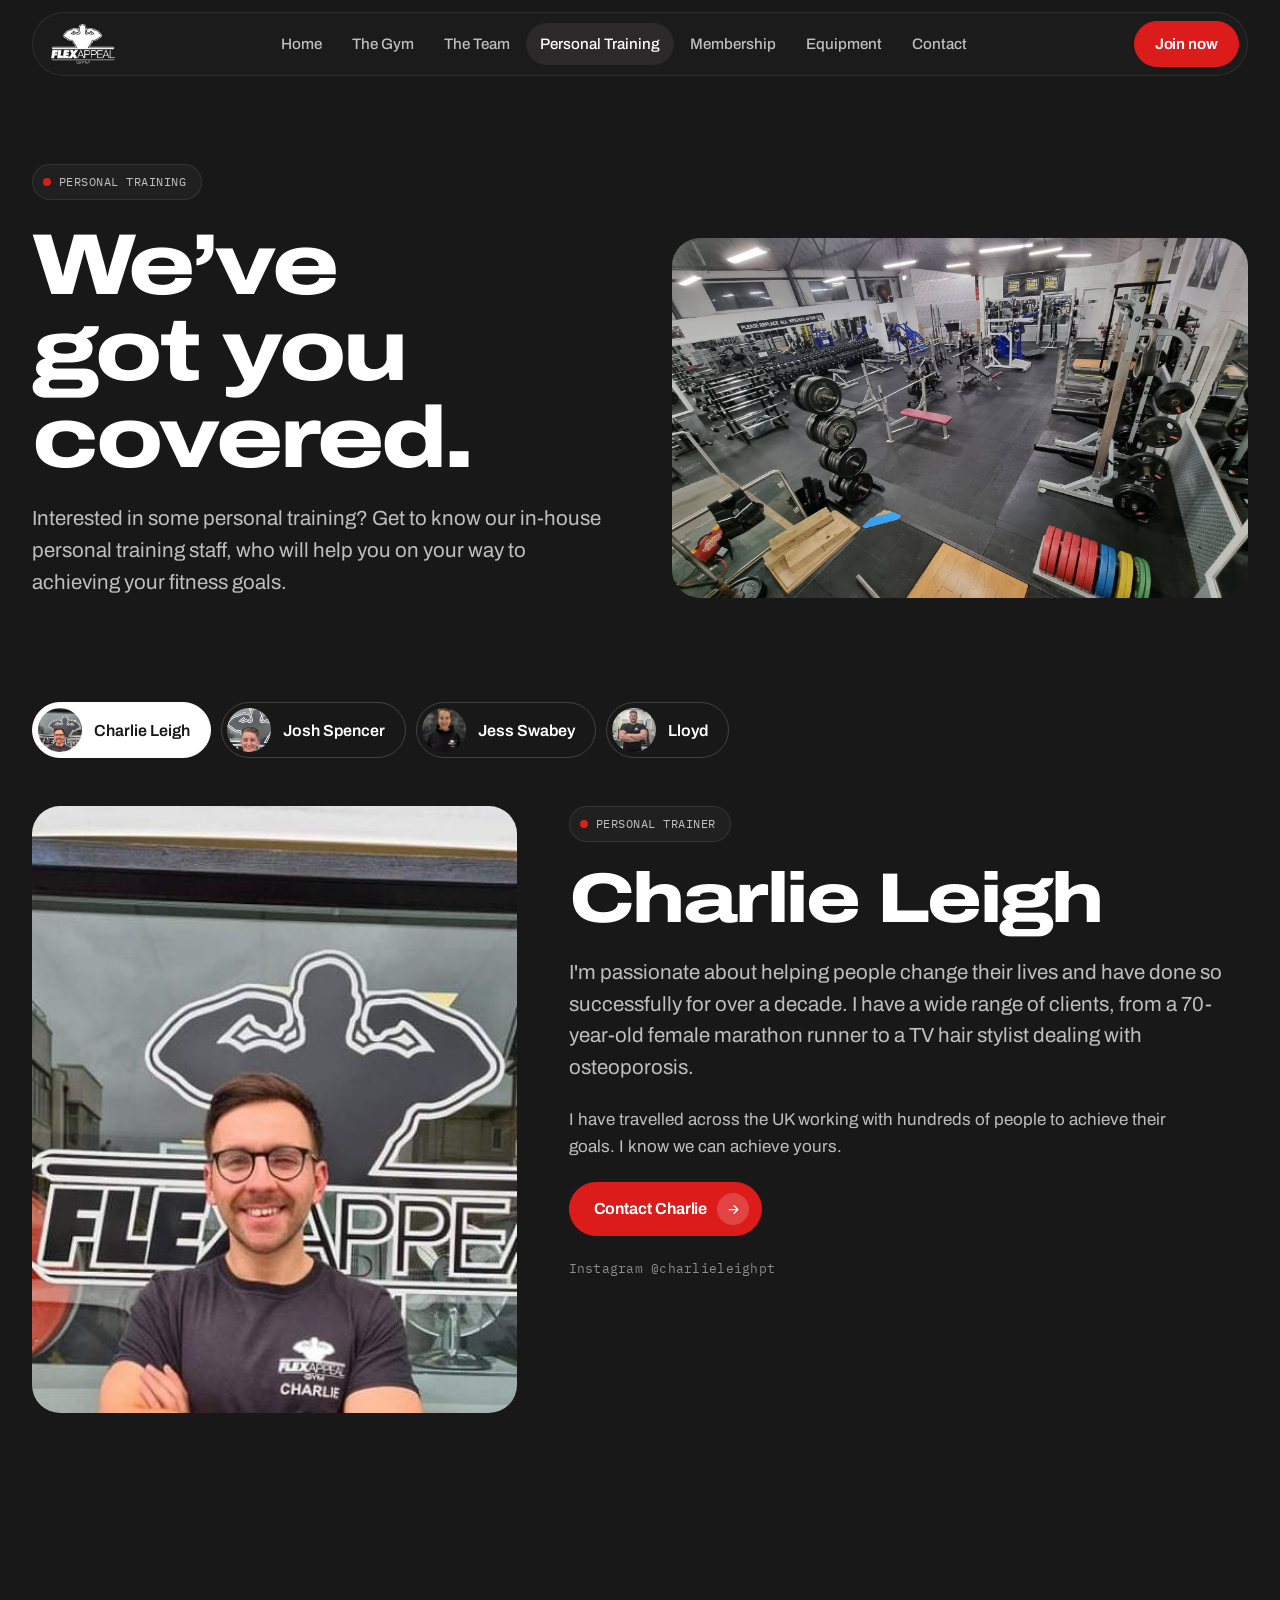
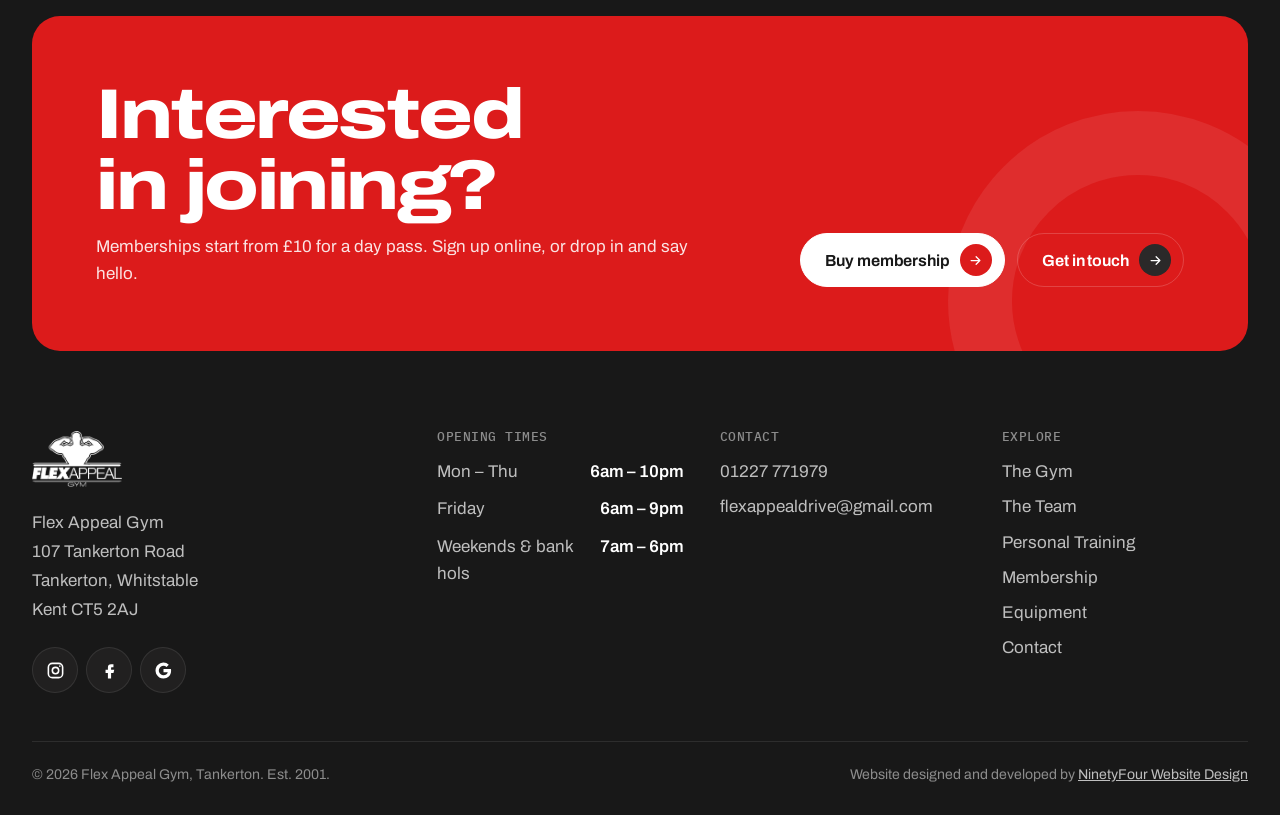
==== commit 02b39fb7: "Add Lloyd to the personal trainers Co-Authored-By: Claude Opus 5.5 (1M context) <noreply@anthropic.c" ====
--- a/personal-training.html
+++ b/personal-training.html
@@ -5,10 +5,10 @@
 <meta name="viewport" content="width=device-width, initial-scale=1, viewport-fit=cover">
 <title>Personal Training | Flex Appeal Gym Tankerton</title>
 <meta name="claude:viewport-fit-sides" content="cover">
-<meta name="description" content="Personal training in Tankerton with Charlie Leigh, Josh Spencer and Jess Swabey.">
+<meta name="description" content="Personal training in Tankerton with Charlie Leigh, Josh Spencer, Jess Swabey and Lloyd.">
 <meta name="theme-color" content="#181818">
 <meta property="og:title" content="Personal Training | Flex Appeal Gym Tankerton">
-<meta property="og:description" content="Personal training in Tankerton with Charlie Leigh, Josh Spencer and Jess Swabey.">
+<meta property="og:description" content="Personal training in Tankerton with Charlie Leigh, Josh Spencer, Jess Swabey and Lloyd.">
 <meta property="og:image" content="img/hero.jpg">
 <link rel="preconnect" href="https://fonts.googleapis.com">
 <link rel="preconnect" href="https://fonts.gstatic.com" crossorigin>
@@ -51,7 +51,7 @@
 </section>
 <section class="band" style="padding-top:clamp(24px,4vw,48px)">
   <div class="wrap stack" style="gap:clamp(28px,4vw,48px)">
-    <div class="switch" role="tablist" aria-label="Choose a trainer" data-hash><button role="tab" id="pt-tab-charlie" aria-controls="pt-charlie" aria-selected="true" data-key="charlie"><img src="img/team/charlie.jpg" alt="">Charlie Leigh</button><button role="tab" id="pt-tab-josh" aria-controls="pt-josh" aria-selected="false" data-key="josh"><img src="img/team/josh.jpg" alt="">Josh Spencer</button><button role="tab" id="pt-tab-jess" aria-controls="pt-jess" aria-selected="false" data-key="jess"><img src="img/team/jess.jpg" alt="">Jess Swabey</button></div>
+    <div class="switch" role="tablist" aria-label="Choose a trainer" data-hash><button role="tab" id="pt-tab-charlie" aria-controls="pt-charlie" aria-selected="true" data-key="charlie"><img src="img/team/charlie.jpg" alt="">Charlie Leigh</button><button role="tab" id="pt-tab-josh" aria-controls="pt-josh" aria-selected="false" data-key="josh"><img src="img/team/josh.jpg" alt="">Josh Spencer</button><button role="tab" id="pt-tab-jess" aria-controls="pt-jess" aria-selected="false" data-key="jess"><img src="img/team/jess.jpg" alt="">Jess Swabey</button><button role="tab" id="pt-tab-lloyd" aria-controls="pt-lloyd" aria-selected="false" data-key="lloyd"><img src="img/team/lloyd.jpg" alt="">Lloyd</button></div>
     <div class="tab-panel trainer-panel" role="tabpanel" id="pt-charlie" aria-labelledby="pt-tab-charlie">
       <div class="ph"><img src="img/team/charlie.jpg" alt="Charlie Leigh, personal trainer" width="640" height="800" loading="lazy"></div>
       <div class="stack">
@@ -78,6 +78,15 @@
         <p class="lede">Having trained in gyms for many years, I decided to pursue a career in personal training because I have an authentic passion for helping others. My goal is to be the personal trainer that I needed all those years ago.</p><p class="muted">So, what can you expect from me? I will provide a training programme tailored to you, support, encouragement and nutritional guidance, helping you become happier, healthier and more confident. Whether you are brand new to the gym or you have some experience but want to take your training to a new level, I can help!</p><p class="muted">My specialist areas include fat loss, muscle gain and nutrition. Remember: the investment with the best return is what you invest in yourself!</p>
         <div class="btns"><a class="btn" href="https://www.instagram.com/train_with_jess_/" target="_blank" rel="noopener">Contact Jess <span class="arr"><svg viewBox="0 0 24 24" fill="none" stroke="currentColor" stroke-width="2" stroke-linecap="round" stroke-linejoin="round" aria-hidden="true"><path d="M5 12h14M13 6l6 6-6 6"/></svg></span></a></div>
         <span class="mono" style="color:var(--text-3);text-transform:none">Instagram @train_with_jess_</span>
+      </div>
+    </div><div class="tab-panel trainer-panel" role="tabpanel" id="pt-lloyd" aria-labelledby="pt-tab-lloyd" hidden>
+      <div class="ph"><img src="img/team/lloyd.jpg" alt="Lloyd, personal trainer" width="640" height="800" loading="lazy"></div>
+      <div class="stack">
+        <span class="pill">Personal trainer</span>
+        <h2>Lloyd</h2>
+        <p class="lede">Lloyd is one of our in-house personal trainers. You’ll often find him on the gym floor, so feel free to say hello and ask about training with him.</p><p class="muted">To book a session with Lloyd, call us on 01227 771979 or send us a message.</p>
+        <div class="btns"><a class="btn" href="contact.html">Contact Lloyd <span class="arr"><svg viewBox="0 0 24 24" fill="none" stroke="currentColor" stroke-width="2" stroke-linecap="round" stroke-linejoin="round" aria-hidden="true"><path d="M5 12h14M13 6l6 6-6 6"/></svg></span></a></div>
+        
       </div>
     </div>
   </div>
